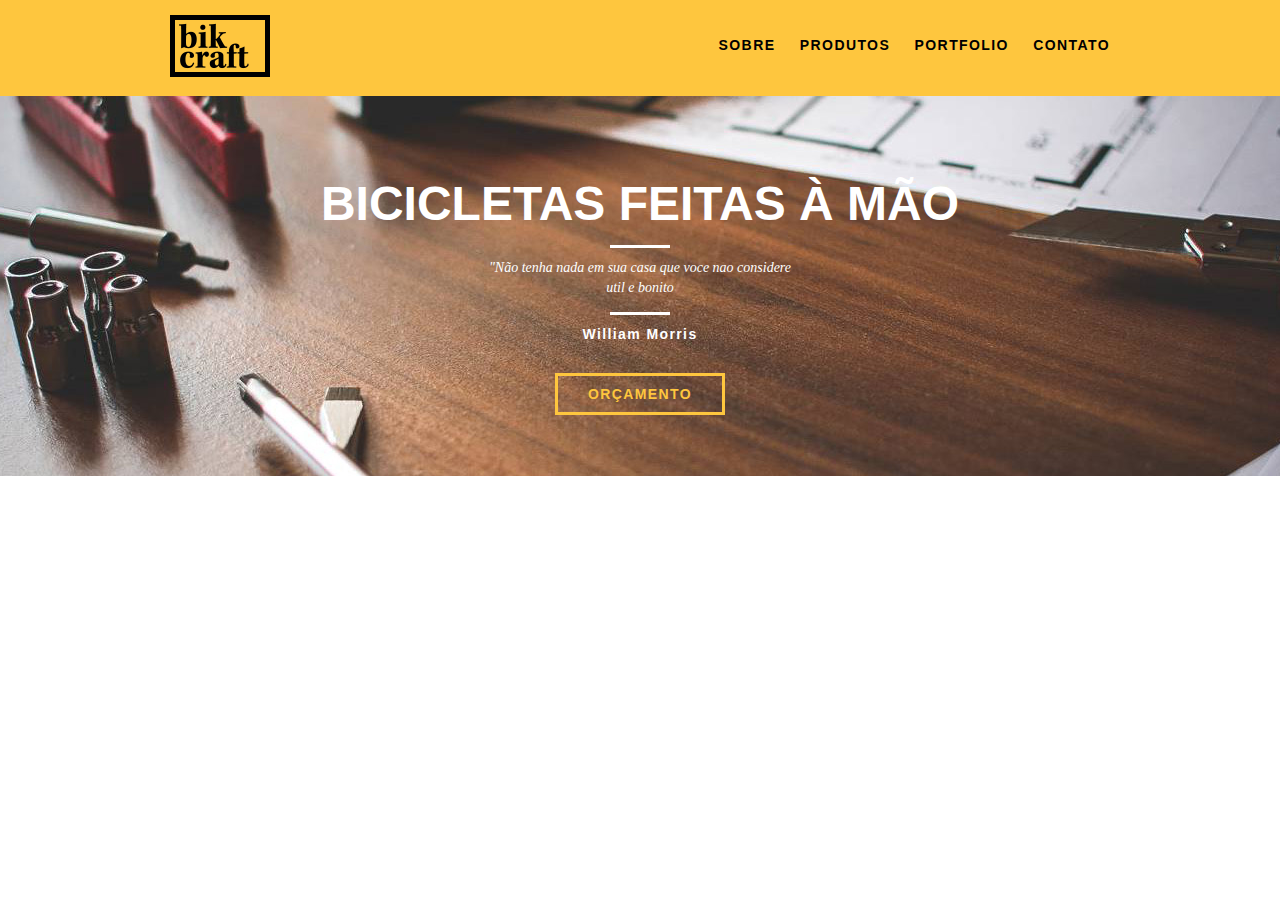
==== index.html @ bf1cd49a "Reset, Normalize, Grid, Header e Inicio do Home" ====
<!DOCTYPE html>
<html>
<head>
    <meta charset='utf-8'>
    <meta http-equiv='X-UA-Compatible' content='IE=edge'>
    <title>Page Title</title>
    <meta name='viewport' content='width=device-width, initial-scale=1'>
    <link rel='stylesheet' href='css/normalize.css'>
    <link rel='stylesheet' href='css/reset.css'>
    <link rel='stylesheet' href='css/grid.css'>
    <link rel='stylesheet' href='css/style.css'>
    <script src='main.js'></script>
</head>
<body>
    <header class="header">
        <div class="container">
            <a href="index.html" class="grid-4">
                <img src="img/bikcraft.png" alt="Bikcraft"> <!-- alt pro texto aparecer caso a img n carregue-->
            </a>
            <nav class="grid-12 header_menu"> <!--tag estrutural da navegação-->
                <ul>
                    <li><a href="sobre.html">Sobre</a></li>
                    <li><a href="produtos.htpml">Produtos</a></li>
                    <li><a href="portfolio.html">Portfolio</a></li>
                    <li><a href="contato.html">Contato</a></li>
                </ul>
            </nav>
        </div>
    </header>
    <section class="introducao"> <!-- terminado o header, vai para a próxima etapa -->
        <div class="container"> <!-- sempre o container pra resetar-->
            <h1>Bicicletas feitas à mão</h1>
            <blockquote class="quote-externo">
                <p>"Não tenha nada em sua casa que voce nao considere util e bonito</p>
                <cite>William Morris</cite>
            </blockquote>
            <a href="produtos.html" class="btn">Orçamento</a> <!-- classe de botao, os botoes serão tds iguais-->
        </div>
    </section>
</body>
</html>
---- css/grid.css ----
*, *:before, *:after {
  -webkit-box-sizing: border-box; /* safari e chrome antigos*/
  -moz-box-sizing: border-box; /* firefox antigo */
  box-sizing: border-box; /*facilita o calculo porque tira o padding padrão */
}

.container {
  width: 960px; /* o container será de 960px e alinhado ao centro*/
  margin: 0 auto; /* a caixa... o menu serão containers*/
  padding: 0px;
  position: relative; /* quando tiver algum elemento com position absolute o elemento vai ficar relativo a esse container */
}

.container:after, .container:before {
  content: " ";
  display: table; /* Limpa clear both sempre que for criar um container novo.. pra nao dar problemas tipo uma caixa entrar dentro da outra etc*/
}

.container:after {
  clear: both;
}

.grid-1, .grid-2, .grid-3, .grid-4, .grid-5, .grid-6, .grid-7, .grid-8, .grid-9, .grid-10, .grid-11, .grid-12, .grid-13, .grid-14, .grid-15, .grid-16, .grid-1-3 {
  float: left;
  margin-left: 10px;
  margin-right: 10px;
}

.grid-1 {
  width: 40px; /*vai somando 60 */
}

.grid-2 {
  width: 100px;
}

.grid-3 {
  width: 160px;
}

.grid-4 {
  width: 220px;
}

.grid-5 {
  width: 280px;
}

.grid-6 {
  width: 340px;
}

.grid-7 {
  width: 400px;
}

.grid-8 {
  width: 460px;
}

.grid-9 {
  width: 520px;
}

.grid-10 {
  width: 580px;
}

.grid-11 {
  width: 640px;
}

.grid-12 {
  width: 700px;
}

.grid-13 {
  width: 760px;
}

.grid-14 {
  width: 820px;
}

.grid-15 {
  width: 880px;
}

.grid-16 {
  width: 940px;
}

.grid-1-3 { /* um terço*/
  width: 300px;
}

@media only screen and (min-width: 768px) and (max-width: 959px) {
  .container {
    width: 768px;
  }
  .grid-1 {
    width: 28px;
  }
  .grid-2 {
    width: 76px;
  }
  .grid-3 {
    width: 124px;
  }
  .grid-4 {
    width: 172px;
  }
  .grid-5 {
    width: 220px;
  }
  .grid-6 {
    width: 268px;
  }
  .grid-7 {
    width: 316px;
  }
  .grid-8 {
    width: 364px;
  }
  .grid-9 {
    width: 412px;
  }
  .grid-10 {
    width: 460px;
  }
  .grid-11 {
    width: 508px;
  }
  .grid-12 {
    width: 556px;
  }
  .grid-13 {
    width: 604px;
  }
  .grid-14 {
    width: 652px;
  }
  .grid-15 {
    width: 700px;
  }
  .grid-16 {
    width: 748px;
  }
  .grid-1-3 {
    width: 236px;
  }
}

@media only screen and (max-width: 767px) {
  .container {
    width: 300px;
  }
  .grid-1, .grid-2, .grid-3, .grid-4, .grid-5, .grid-6, .grid-7, .grid-8, .grid-9, .grid-10, .grid-11, .grid-12, .grid-13, .grid-14, .grid-15, .grid-16, .grid-1-3 {
    width: 300px;
    margin: 0 0 20px 0;
    float: none;
  }
}
---- css/style.css ----
/* Estilos gerais */
body {
    font-family: Arial, Helvetica, sans-serif; /* tem arial? se nao vai helvetica? se nao sans-serif */
}

p {
    font-family: Georgia, "Times new Roman", serif;
    font-size: 14px;
    line-height: 20px;
}

.btn {
    border: 3px solid #fec63e;
    padding: 10px 30px; /* espaçamento pro botão não ficar zoado */
    color: #fec63e;
    font-size: 14px;
    line-height: 20px;
    text-transform: uppercase;
    font-weight: bold;
    letter-spacing: .1em;
}

.btn:hover {
    color:#fff; /* faz com que quando passe o mouse encima do texto/botao fique branco */
    border-color: 3px solid #fff;
}

/* Header */

.header {
    position: fixed; /* para quando descer o site a barra de menu ficar colada */
    top: 0; /* para sempre ficar no topo do site */
    width: 100%; /* é pra pegar a largura do menu de ponta a ponta */
    background: #fec63e;
    padding: 15px 0; /* pra logo e texto não ficarem grudados no top */
}

.header_menu {
    text-align: right; /* pro texto ir pro lado direito do menu */
}

.header_menu ul li { /* pro texto do menu ficar deitado e não um encima do outro */
    display: inline-block;
    margin-left: 20px; /* pra dar espaçamento pro texto não ficar colado, nao é margin-right pra não estourar o container */
    margin-top: 20px; /* pro menu ficar um pouco abaixo do "teto", e mais ao centro da área */
}

.header_menu ul li a { /* agora tá falando com o a */
    color: #000;
    font-weight: bold;
    text-transform: uppercase;
    letter-spacing: .1em;
    font-size: 14px;
    line-height: 20px;
    padding: 10px 0; /* pra aumentar a área de contato quando for clicar no texto(link) */
}

.header_menu ul li a:hover {
    color: #fff; /* pra quando passar o mouse encima do menu a cor do texto ficar branco */
}

/* Introdução */

.introducao {
    width: 100%;
    height: 380px; /*é o tamanho da foto... visto no photoshop */
    background: url("../img/bg.jpg") no-repeat center;
    background-size: cover; /*cubrir largura inteira */
    margin-top: 96px; /* isso é mt importante, pois é pra essa sessão começar embaixo do header, então o header ocupa 96px*/
    text-align: center; /* alinha a sessão introdução ao centro */
    padding-top: 80px; /* pro texto do titulo não ficar colado no teto e sim no meio da sessão */
}

.introducao h1 {
    font-size: 48px; /* é o titulo */
    color: white;
    font-weight: bold;
    text-transform: uppercase;
}

.quote-externo {
     max-width: 320px; /* o quote não será maior que 400px */
     margin: 0 auto; /* alinha o quote ao centro */
     margin-bottom: 40px; /* dá espaço depois do quote pro que vier depis (botão) não bugar */
     color: white;
}

.quote-externo p {
    font-style: italic;
}

.quote-externo p:before, .quote-externo p:after { /* adiciona um novo elemento CSS ao site, no caso a linhazinha branca */
   content: ""; /* antes do quote e depois do quote */
   display: block;
   width: 60px;
   height: 3px; /* pegou esses dados vendo no photoshop..*/
   background: #FFF; /* dá cor ao novo elemento css*/
   margin: 14px auto 10px auto; /* pra linha não colar nas outras coisas, cima baixo 10px esq dir auto */
}

.quote-externo cite {
    font-style: normal;
    font-weight: bold;
    font-size: 14px;
    letter-spacing: .1em;
}
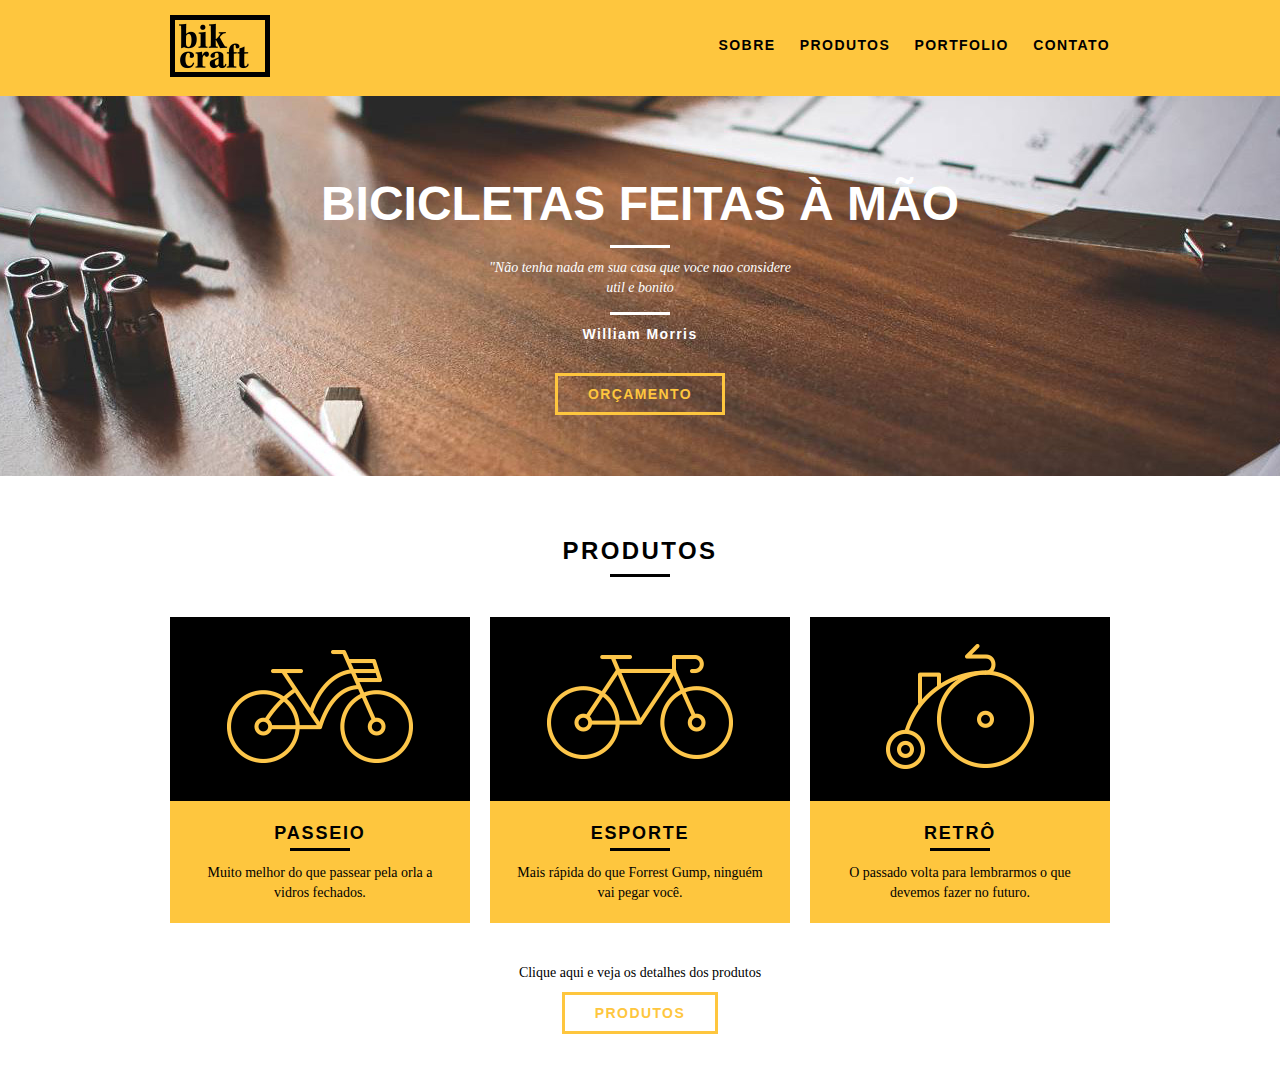
==== commit e2bb590e: "Construindo Produtos - Home" ====
--- a/index.html
+++ b/index.html
@@ -37,5 +37,38 @@
             <a href="produtos.html" class="btn">Orçamento</a> <!-- classe de botao, os botoes serão tds iguais-->
         </div>
     </section>
+    <section class="produtos container"> <!-- aqui será o container direto, não vai precisar por uma div com container dentro que nem antes
+    é porque o fundo é branco, então não precisa do esquema do fundo da imagem 100% e etc, pois o fundo branco é o padrão do site-->
+        <h2 class="subtitulo">Produtos</h2>
+        <ul class="produtos_lista">
+            <li class="grid-1-3">
+                <div class="produtos_icone">
+                    <img src="img/produtos/passeio.png" alt="Bikcraft Passeio">
+                </div>
+                <h3>Passeio</h3>
+                <p>Muito melhor do que passear pela orla a vidros fechados.</p>
+            </li>
+
+            <li class="grid-1-3"> <!-- aplica efeitos do grid , margin etc-->
+                <div class="produtos_icone">
+                    <img src="img/produtos/esporte.png" alt="Bikcraft Esporte">
+                </div>
+                <h3>Esporte</h3>
+                <p>Mais rápida do que Forrest Gump, ninguém vai pegar você.</p>
+            </li>
+
+            <li class="grid-1-3">
+                <div class="produtos_icone">
+                    <img src="img/produtos/retro.png" alt="Bikcraft Retrô">
+                </div>
+                <h3>Retrô</h3>
+                <p>O passado volta para lembrarmos o que devemos fazer no futuro.</p>
+            </li>
+        </ul>
+        <div class="call"> <!--chamada para ação-->
+            <p>Clique aqui e veja os detalhes dos produtos</p>
+            <a href="produtos.html" class="btn btn-preto">Produtos</a>
+        </div>
+    </section>
 </body>
 </html>--- a/css/style.css
+++ b/css/style.css
@@ -25,6 +25,31 @@
     border-color: 3px solid #fff;
 }
 
+.btn.btn-preto:hover { /* está falando com o botão especifico que tem o btn e o btn preto*/
+    color: #000; /*ao passar o mouse no botão ele fica preto */
+    border-color: #000;
+}
+
+.subtitulo {
+    font-size: 24px;
+    line-height: 30px;
+    font-weight: bold;
+    letter-spacing: .1em;
+    color: #000;
+    text-transform: uppercase;
+    text-align: center;
+    margin-bottom: 40px; /*dar um espaçamento */
+}
+
+.subtitulo:after {/* adiciona um novo elemento CSS ao site, no caso a linhazinha branca */
+    content: ""; /* antes do quote e depois do quote */
+    display: block;
+    width: 60px;    
+    height: 3px; /* pegou esses dados vendo no photoshop..*/
+    background: #000; /* dá cor ao novo elemento css*/
+    margin: 8px auto; /* pra linha não colar nas outras coisas, cima baixo 10px esq dir auto */
+}
+
 /* Header */
 
 .header {
@@ -33,6 +58,10 @@
     width: 100%; /* é pra pegar a largura do menu de ponta a ponta */
     background: #fec63e;
     padding: 15px 0; /* pra logo e texto não ficarem grudados no top */
+    z-index: 10; /* faz com que o titulo fique por cima de tudo e quando for abaixar a pagina o titulo ficar preso à imagem se 
+    não ele se 'descola', quando tem um elemento com position e outro tambem para ela posicionar qual irá ficar encima de qual,
+    nesse caso todos esses elementos(do titulo, citacao ,etc) tem position relative e eles vem depois do menu eles estavam ficando
+    por cima, e o z-index conserta isso */
 }
 
 .header_menu {
@@ -103,4 +132,55 @@
     font-weight: bold;
     font-size: 14px;
     letter-spacing: .1em;
-}+}
+
+/*Produtos*/
+.produtos {
+    padding: 60px 0; /* distancia entre da caixa de introdução e a sessão produto, então isso é muito importante*/
+  }
+  
+  .produtos_lista li {
+    background: #fec63e;
+    text-align: center;
+  }
+  
+  .produtos_lista li img {
+    margin: 0 auto;
+  }
+  
+  .produtos_lista li h3 {
+    font-weight: bold;
+    font-size: 18px;
+    line-height: 25px;
+    text-transform: uppercase;
+    letter-spacing: .1em; /*espaçamento das letras */
+    margin-top: 20px;
+  }
+  
+  .produtos_lista li h3:after {
+    content: "";
+    display: block;
+    width: 60px;
+    height: 3px;
+    background: #000;
+    margin: 2px auto;
+  }
+  
+  .produtos_lista li p {
+    padding: 10px 20px 20px 20px; /*pra deixar o texto sem colar e com espaço correto*/
+  }
+  
+  .produtos_icone {
+    background: #000;
+    padding: 20px;
+  }
+
+  .call {
+    padding-top: 40px;
+    text-align: center;
+    clear: both; /*é porque está pegando outros elementos, com isso limpa o float e pega o elemento correto */
+  }
+
+  .call p {
+      margin-bottom: 20px;
+  }
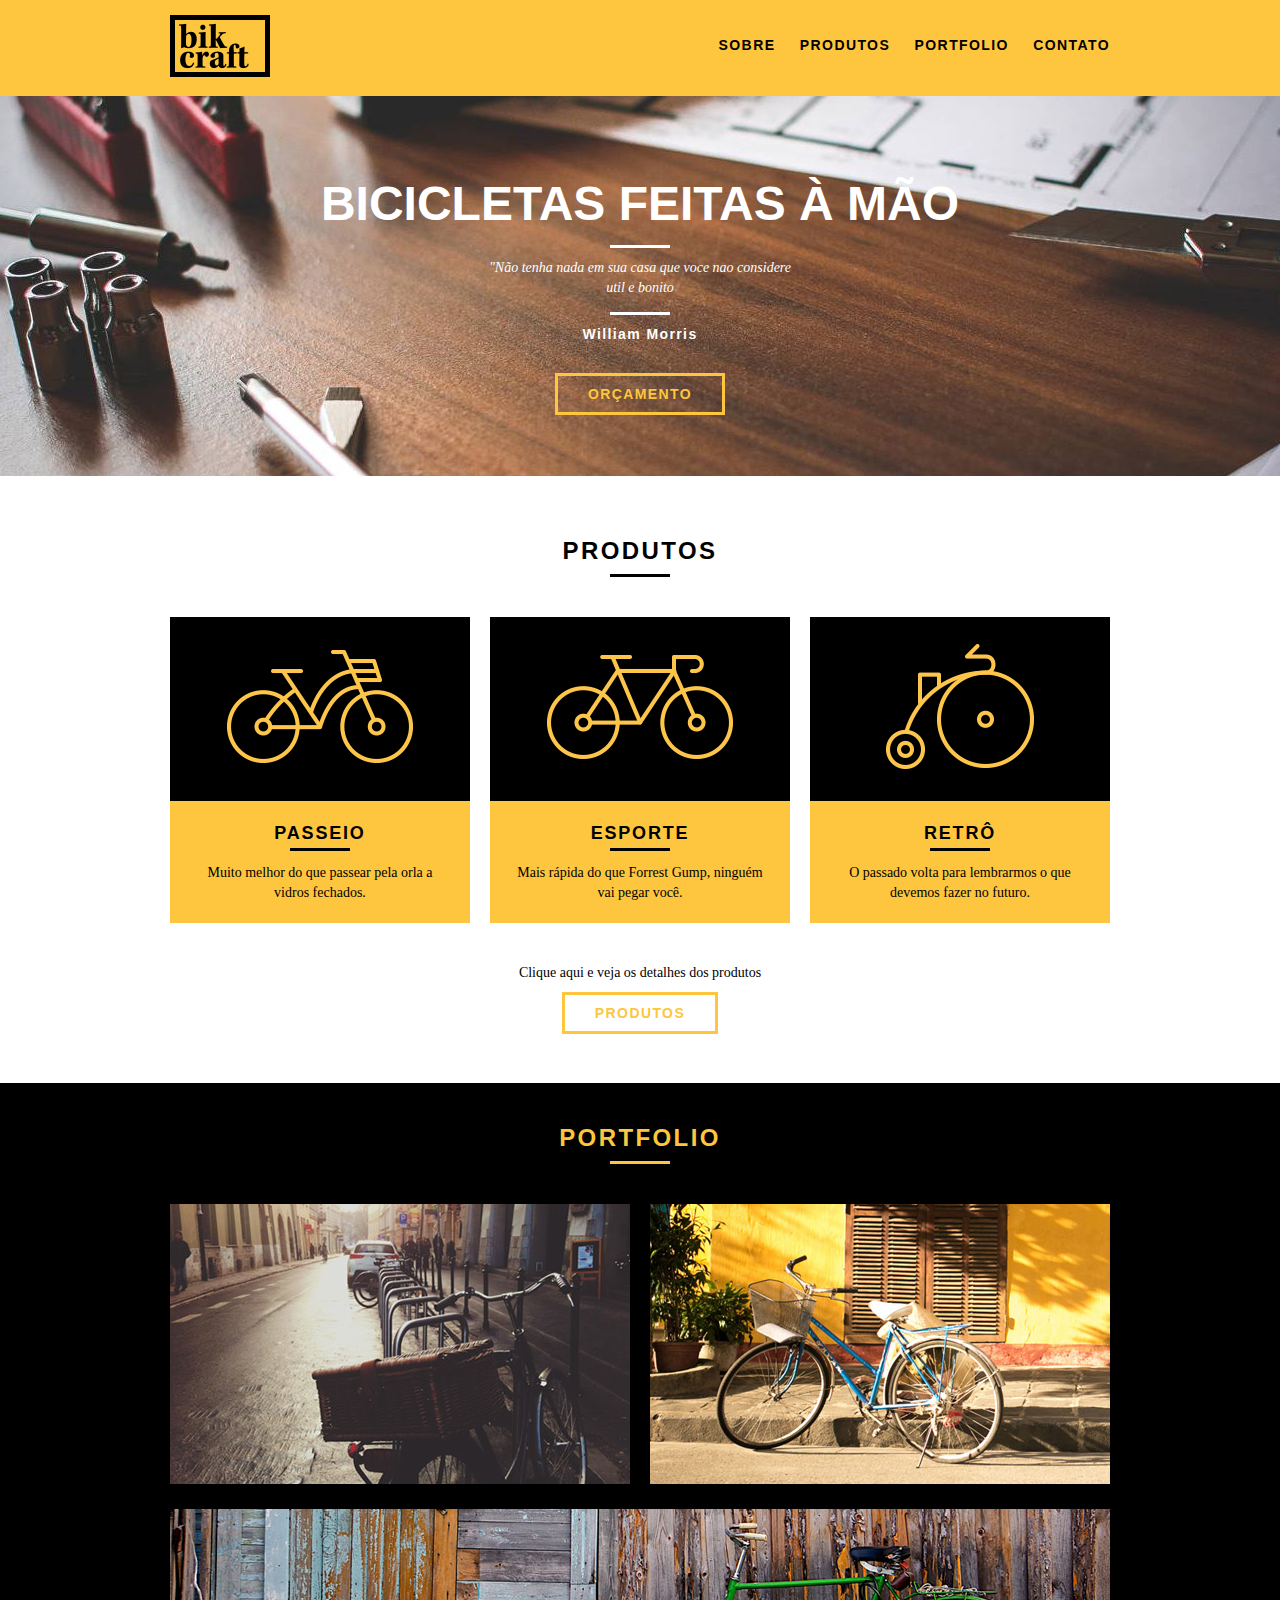
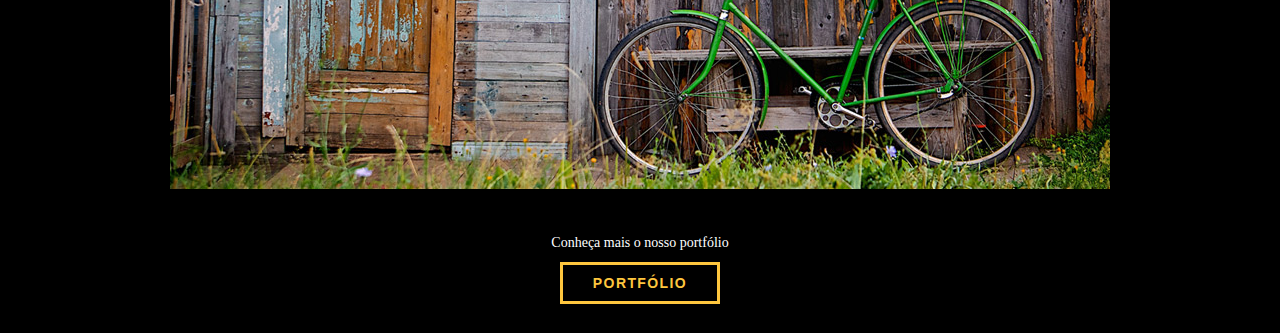
==== commit f62e49fb: "Construindo Portfolio" ====
--- a/index.html
+++ b/index.html
@@ -70,5 +70,20 @@
             <a href="produtos.html" class="btn btn-preto">Produtos</a>
         </div>
     </section>
+    <!-- Fecha Produtos-->
+    <section class="portfolio">
+        <div class="container"> <!-- agora a div será o container, porque o fundo não é padrão é preto, e ele vai pegar 100% da largura-->
+            <h2 class="subtitulo">Portfolio</h2>
+            <ul class="portfolio_lista">
+                <li class="grid-8"><img src="img/portfolio/retro.jpg" alt="Bicicleta Retro"></li>
+                <li class="grid-8"><img src="img/portfolio/passeio.jpg" alt="Bicicleta Passeio"></li>
+                <li class="grid-16"><img src="img/portfolio/esporte.jpg" alt="Bicicleta Esporte"></li>
+            </ul>
+            <div class="call"> <!--chamada para ação-->
+                <p>Conheça mais o nosso portfólio</p>
+                <a href="portfolio.html" class="btn">Portfólio</a>
+            </div>
+        </div>
+    </section>
 </body>
 </html>--- a/css/style.css
+++ b/css/style.css
@@ -184,3 +184,26 @@
   .call p {
       margin-bottom: 20px;
   }
+
+  /*Portfólio*/
+
+  .portfolio {
+      width: 100%;
+      background: #000;
+      padding: 40px 0;
+  }
+
+  .portfolio .subtitulo {
+      color: #fec63e;
+  }
+  .portfolio .subtitulo:after { /*tracinho separador*/
+      background: #fec63e;
+  }
+
+  .portfolio_lista li:last-child { /*seleciona o ultimo item */
+    margin-top: 20px;
+  }
+
+  .portfolio .call p {
+    color: #fff;
+  }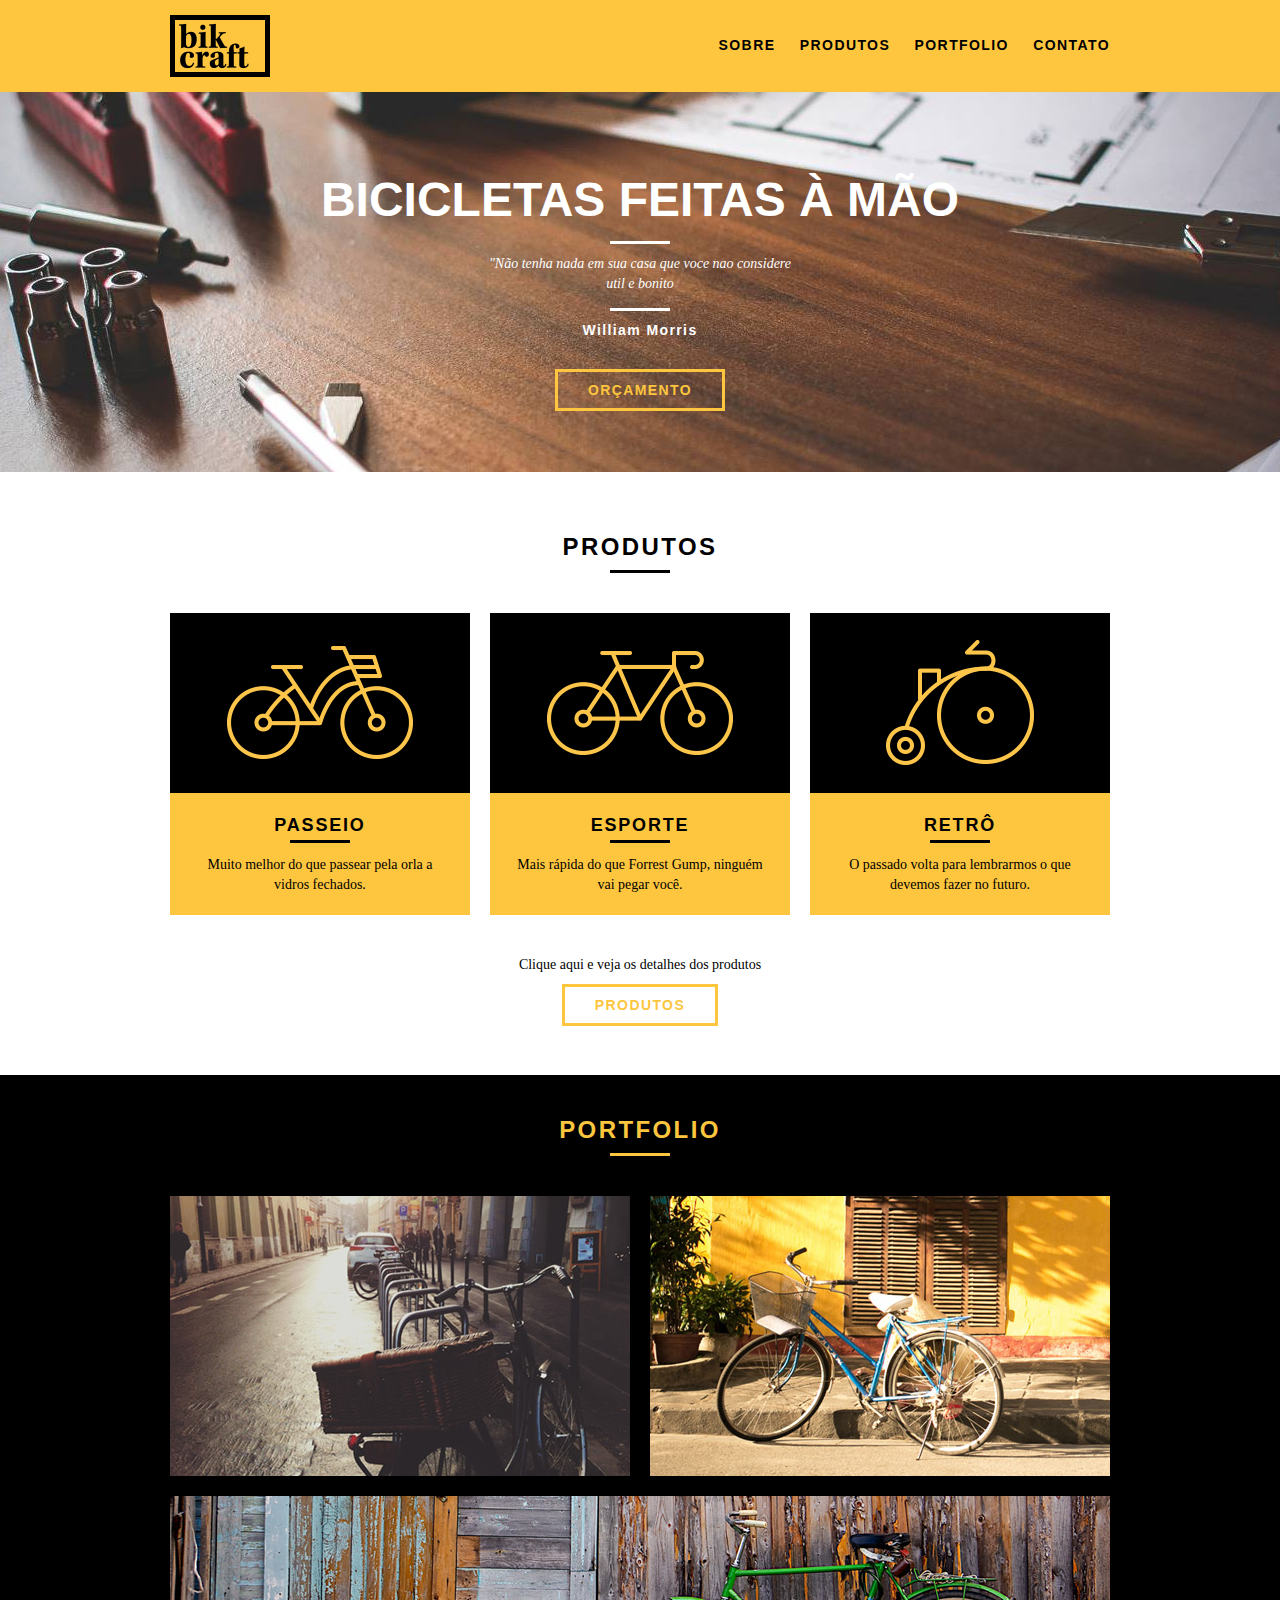
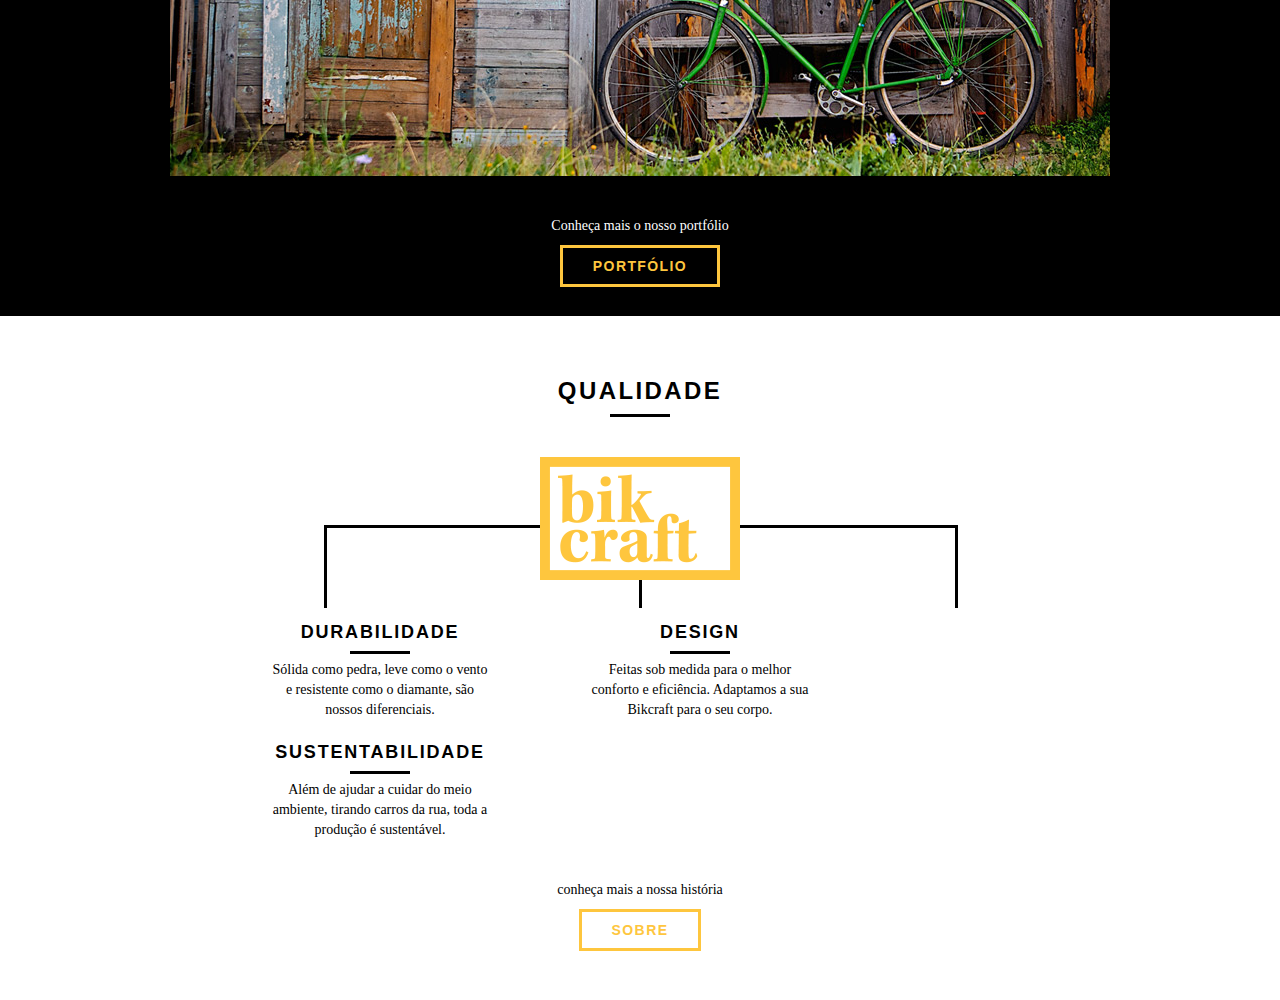
==== commit 841e5d14: "Construindo a parte de Qualidade" ====
--- a/index.html
+++ b/index.html
@@ -85,5 +85,27 @@
             </div>
         </div>
     </section>
+    <section class="qualidade container">
+        <h2 class="subtitulo">Qualidade</h2>
+        <img src="img/bikcraft-qualidade.png" alt="Bikcraft" srcset="">
+        <ul class="qualidade_lista">
+            <li class="grid-1-3">
+                <h3>Durabilidade</h3>
+                <p>Sólida como pedra, leve como o vento  e resistente como o diamante, são nossos diferenciais.</p>
+            </li>
+            <li class="grid-1-3">
+                <h3>Design</h3>
+                <p>Feitas sob medida para o melhor conforto e eficiência. Adaptamos a sua Bikcraft para o seu corpo.</p>
+            </li>
+            <li class="grid-1-3">
+                <h3>Sustentabilidade</h3>
+                <p>Além de ajudar a cuidar do meio ambiente, tirando carros da rua, toda a produção é sustentável.</p>
+            </li>
+        </ul>
+        <div class="call">
+            <p>conheça mais a nossa história</p>
+            <a href="sobre.html" class="btn btn-preto">Sobre</a>
+        </div>
+    </section>
 </body>
 </html>--- a/css/style.css
+++ b/css/style.css
@@ -7,6 +7,11 @@
     font-family: Georgia, "Times new Roman", serif;
     font-size: 14px;
     line-height: 20px;
+}
+
+img {
+    display: block; /*isso tira uma margemzinha que as imagens tem embaixo e aí facilita trabalhar com elas */
+    /*daí foi necessário ajustar manualmente o header que tava com 96px ficou com 92px pra ajeitar */
 }
 
 .btn {
@@ -95,7 +100,7 @@
     height: 380px; /*é o tamanho da foto... visto no photoshop */
     background: url("../img/bg.jpg") no-repeat center;
     background-size: cover; /*cubrir largura inteira */
-    margin-top: 96px; /* isso é mt importante, pois é pra essa sessão começar embaixo do header, então o header ocupa 96px*/
+    margin-top: 92px; /* isso é mt importante, pois é pra essa sessão começar embaixo do header, então o header ocupa 96px*/
     text-align: center; /* alinha a sessão introdução ao centro */
     padding-top: 80px; /* pro texto do titulo não ficar colado no teto e sim no meio da sessão */
 }
@@ -206,4 +211,54 @@
 
   .portfolio .call p {
     color: #fff;
+  }
+
+  /* Qualidade */
+
+  .qualidade {
+      padding: 60px /* é preciso seguir o padrão de espaçamento... por exemplo fui em produtos ver qual padding tá usando e é 60px*/
+  }
+
+  .qualidade:after {
+      content: ""; /* todo  pseudo elemento after precisa ter um conteúdo, mesma que não tenha nada */
+      width: 634px; /*  tem q ver a imagem dos tracinhos pra descobrir o width e height*/
+      height: 83px;
+      display: block;
+      background: url("../img//linhas.png") no-repeat center;
+      position: absolute;
+      top: 209px; /* o position agora está relativo a esse container especifico, então ele está sendo absoluto em relação a essa container..
+      por isso ele fica ali dentro, se o container não tivesse com position relative esse absolute ia fazer ir lá pra cima*/
+      right: 162px;
+      z-index: -1; /* pra imagem não descolar */
+  }
+
+  .qualidade img {
+      margin: 0 auto;
+  }
+
+  .qualidade_lista {
+      padding-top: 20px; /* dá espaçamento do texto em relação a imagem da linha */
+  }
+
+  .qualidade_lista li {
+      text-align: center;
+      padding: 0 40px;
+  }
+
+  .qualidade_lista li h3 {
+    font-weight: bold;
+    font-size: 18px;
+    line-height: 25px;
+    text-transform: uppercase;
+    letter-spacing: .1em; /*espaçamento das letras */
+    margin-top: 20px;
+  }
+  
+  .qualidade_lista li h3:after {
+    content: "";
+    display: block;
+    width: 60px;
+    height: 3px;
+    background: #000;
+    margin: 6px auto; /*espaçinho de 6 px na margem ajuda */
   }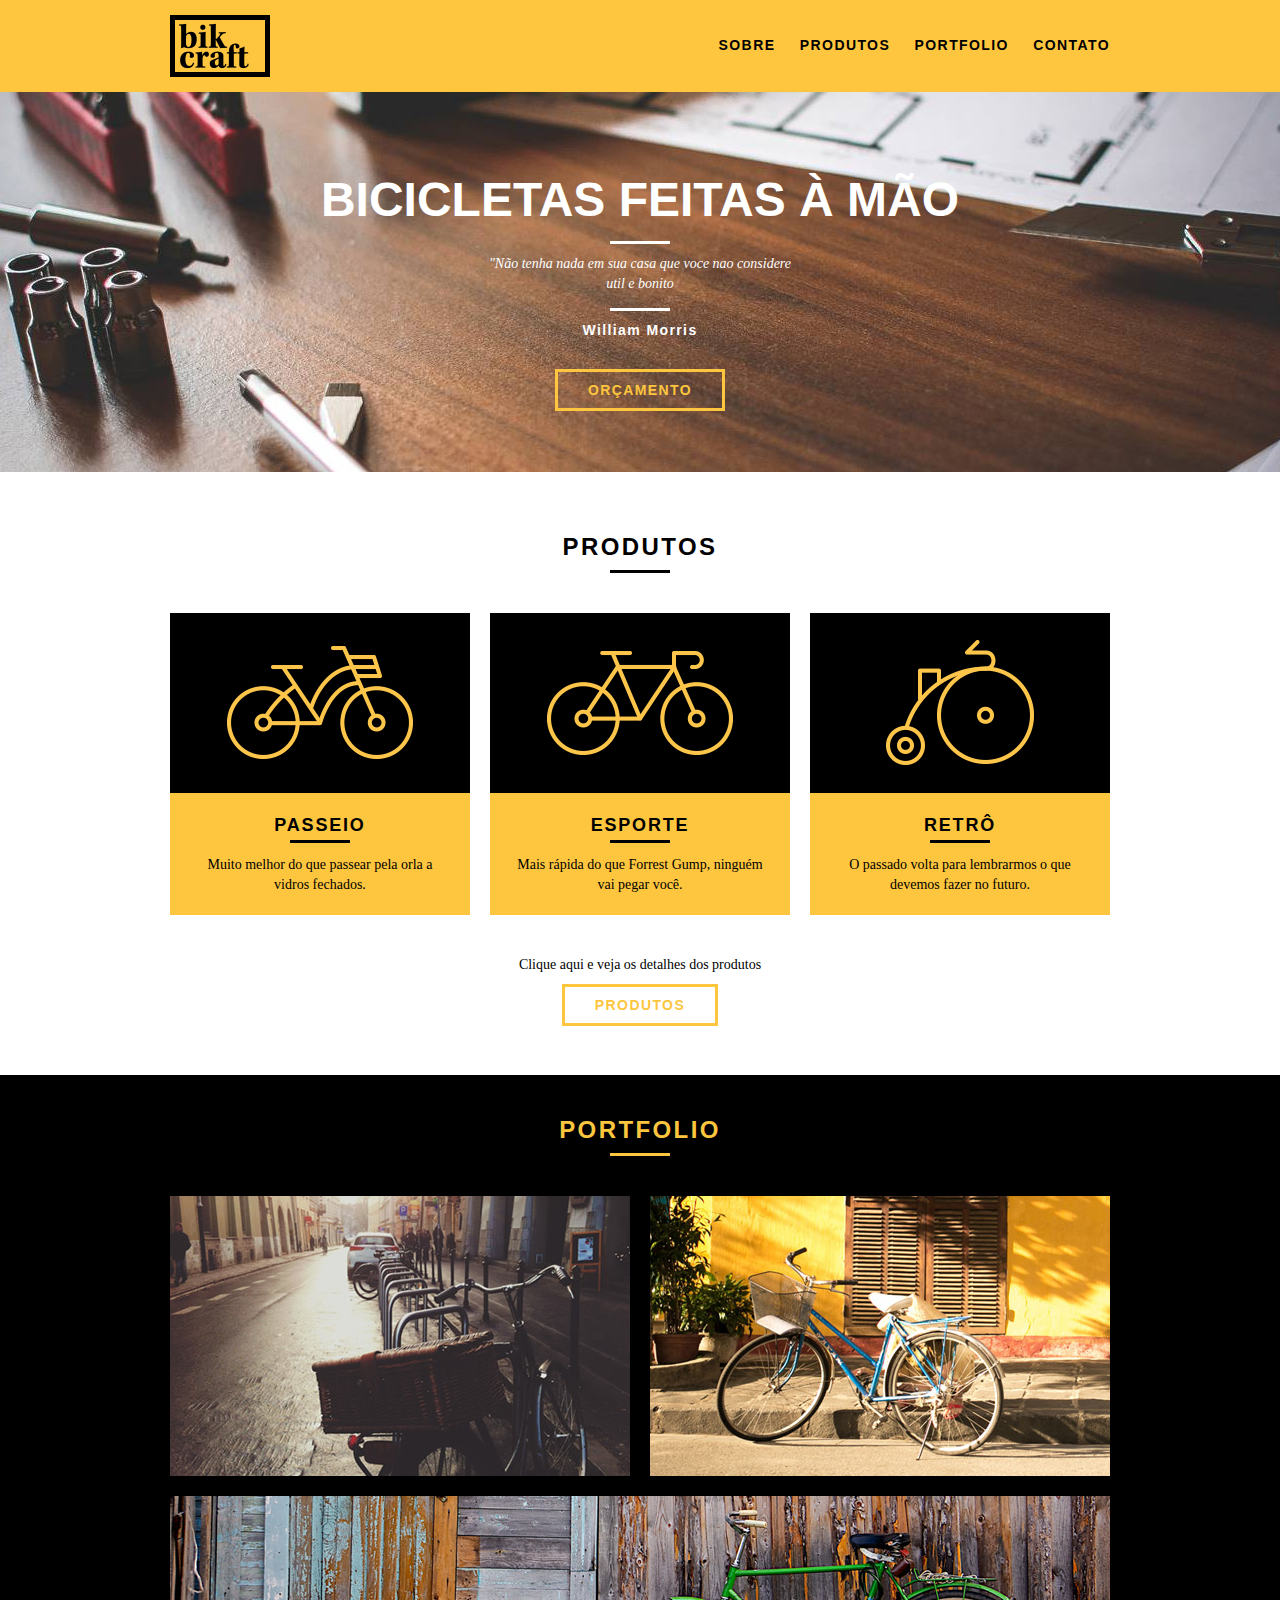
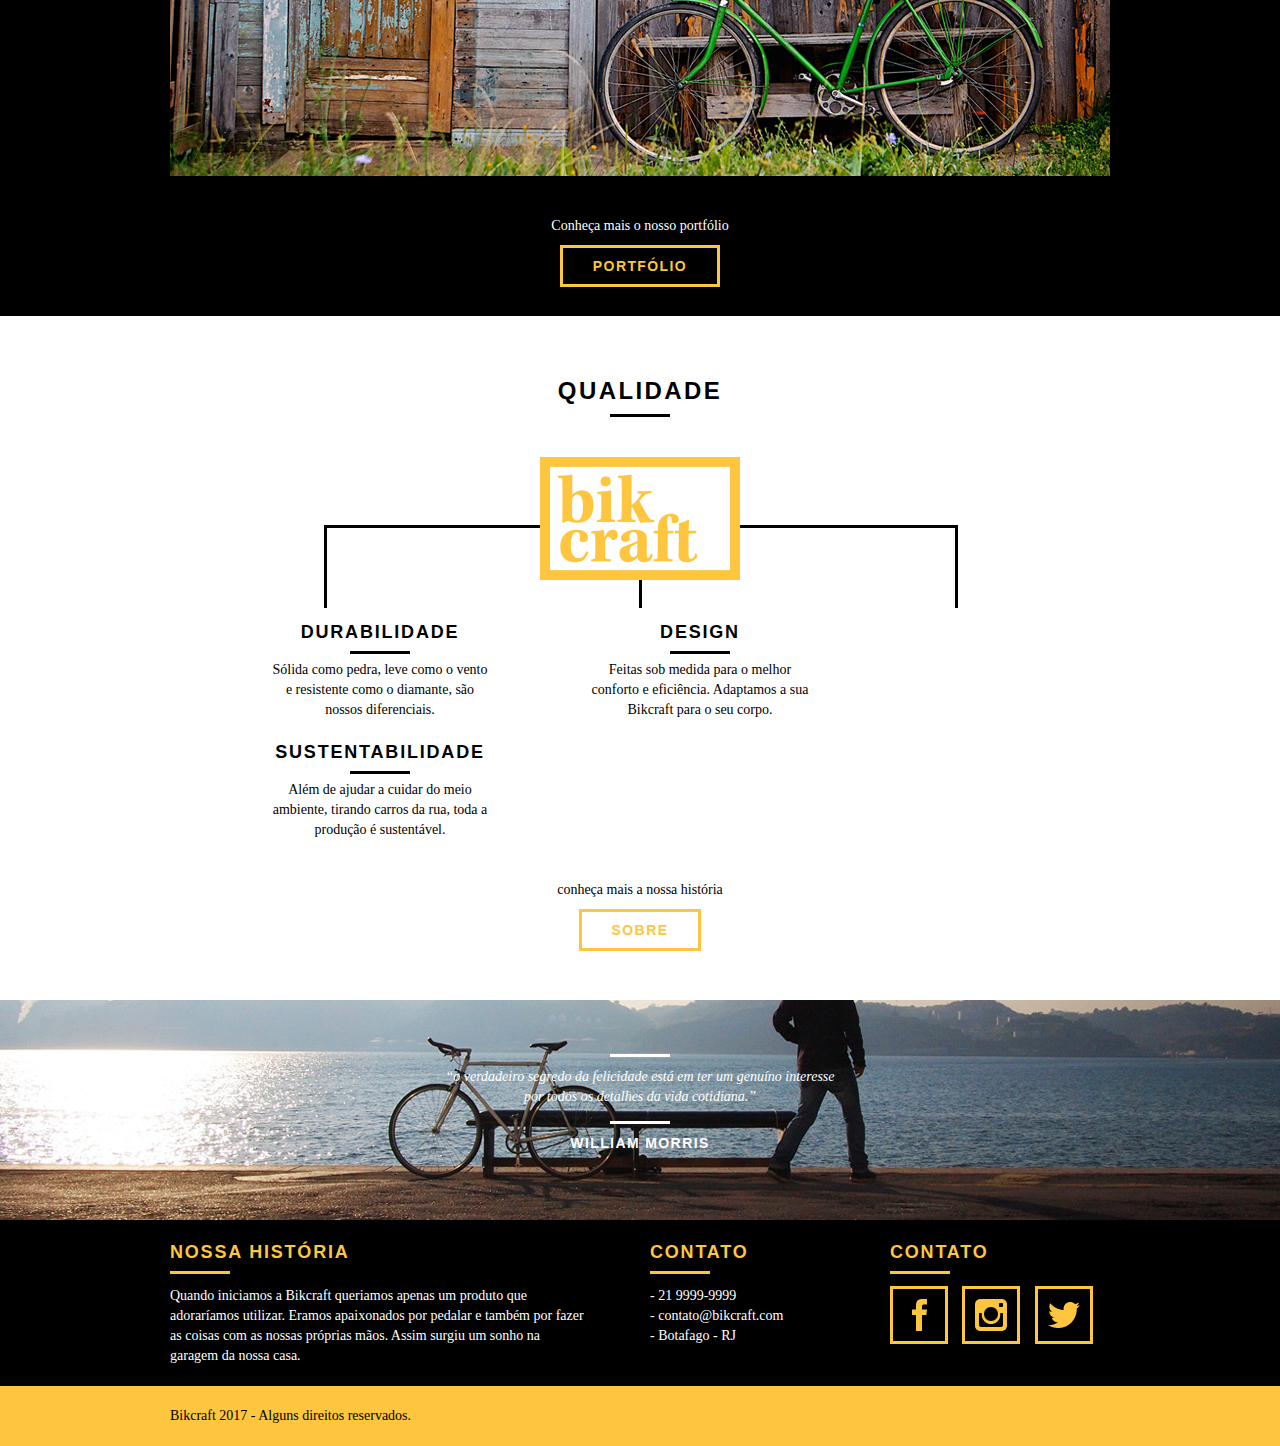
==== commit 674eaa7f: "Construindo Footer" ====
--- a/index.html
+++ b/index.html
@@ -1,5 +1,6 @@
 <!DOCTYPE html>
 <html>
+
 <head>
     <meta charset='utf-8'>
     <meta http-equiv='X-UA-Compatible' content='IE=edge'>
@@ -11,13 +12,15 @@
     <link rel='stylesheet' href='css/style.css'>
     <script src='main.js'></script>
 </head>
+
 <body>
     <header class="header">
         <div class="container">
             <a href="index.html" class="grid-4">
                 <img src="img/bikcraft.png" alt="Bikcraft"> <!-- alt pro texto aparecer caso a img n carregue-->
             </a>
-            <nav class="grid-12 header_menu"> <!--tag estrutural da navegação-->
+            <nav class="grid-12 header_menu">
+                <!--tag estrutural da navegação-->
                 <ul>
                     <li><a href="sobre.html">Sobre</a></li>
                     <li><a href="produtos.htpml">Produtos</a></li>
@@ -27,8 +30,10 @@
             </nav>
         </div>
     </header>
-    <section class="introducao"> <!-- terminado o header, vai para a próxima etapa -->
-        <div class="container"> <!-- sempre o container pra resetar-->
+    <section class="introducao">
+        <!-- terminado o header, vai para a próxima etapa -->
+        <div class="container">
+            <!-- sempre o container pra resetar-->
             <h1>Bicicletas feitas à mão</h1>
             <blockquote class="quote-externo">
                 <p>"Não tenha nada em sua casa que voce nao considere util e bonito</p>
@@ -37,7 +42,8 @@
             <a href="produtos.html" class="btn">Orçamento</a> <!-- classe de botao, os botoes serão tds iguais-->
         </div>
     </section>
-    <section class="produtos container"> <!-- aqui será o container direto, não vai precisar por uma div com container dentro que nem antes
+    <section class="produtos container">
+        <!-- aqui será o container direto, não vai precisar por uma div com container dentro que nem antes
     é porque o fundo é branco, então não precisa do esquema do fundo da imagem 100% e etc, pois o fundo branco é o padrão do site-->
         <h2 class="subtitulo">Produtos</h2>
         <ul class="produtos_lista">
@@ -49,7 +55,8 @@
                 <p>Muito melhor do que passear pela orla a vidros fechados.</p>
             </li>
 
-            <li class="grid-1-3"> <!-- aplica efeitos do grid , margin etc-->
+            <li class="grid-1-3">
+                <!-- aplica efeitos do grid , margin etc-->
                 <div class="produtos_icone">
                     <img src="img/produtos/esporte.png" alt="Bikcraft Esporte">
                 </div>
@@ -65,21 +72,24 @@
                 <p>O passado volta para lembrarmos o que devemos fazer no futuro.</p>
             </li>
         </ul>
-        <div class="call"> <!--chamada para ação-->
+        <div class="call">
+            <!--chamada para ação-->
             <p>Clique aqui e veja os detalhes dos produtos</p>
             <a href="produtos.html" class="btn btn-preto">Produtos</a>
         </div>
     </section>
     <!-- Fecha Produtos-->
     <section class="portfolio">
-        <div class="container"> <!-- agora a div será o container, porque o fundo não é padrão é preto, e ele vai pegar 100% da largura-->
+        <div class="container">
+            <!-- agora a div será o container, porque o fundo não é padrão é preto, e ele vai pegar 100% da largura-->
             <h2 class="subtitulo">Portfolio</h2>
             <ul class="portfolio_lista">
                 <li class="grid-8"><img src="img/portfolio/retro.jpg" alt="Bicicleta Retro"></li>
                 <li class="grid-8"><img src="img/portfolio/passeio.jpg" alt="Bicicleta Passeio"></li>
                 <li class="grid-16"><img src="img/portfolio/esporte.jpg" alt="Bicicleta Esporte"></li>
             </ul>
-            <div class="call"> <!--chamada para ação-->
+            <div class="call">
+                <!--chamada para ação-->
                 <p>Conheça mais o nosso portfólio</p>
                 <a href="portfolio.html" class="btn">Portfólio</a>
             </div>
@@ -91,7 +101,7 @@
         <ul class="qualidade_lista">
             <li class="grid-1-3">
                 <h3>Durabilidade</h3>
-                <p>Sólida como pedra, leve como o vento  e resistente como o diamante, são nossos diferenciais.</p>
+                <p>Sólida como pedra, leve como o vento e resistente como o diamante, são nossos diferenciais.</p>
             </li>
             <li class="grid-1-3">
                 <h3>Design</h3>
@@ -107,5 +117,49 @@
             <a href="sobre.html" class="btn btn-preto">Sobre</a>
         </div>
     </section>
+    <div class="quebra">
+        <blockquote class="quote-externo container">
+            <p>“o verdadeiro segredo da felicidade está em ter um genuíno interesse por todos os detalhes da vida
+                cotidiana.”</p>
+            <cite>WILLIAM MORRIS</cite>
+        </blockquote>
+    </div>
+    <footer>
+        <div class="footer">
+            <div class="container">
+                <div class="grid-8 footer_historia">
+                    <h3>Nossa História</h3>
+                    <p>Quando iniciamos a Bikcraft queriamos apenas um produto que adoraríamos utilizar. Eramos
+                        apaixonados por pedalar e também por fazer as coisas com as nossas próprias mãos. Assim surgiu
+                        um sonho na garagem da nossa casa.</p>
+                </div>
+                <div class="grid-4 footer_contato">
+                    <h3>Contato</h3>
+                    <ul>
+                        <li>- 21 9999-9999</li>
+                        <li>- contato@bikcraft.com</li>
+                        <li>- Botafago - RJ</li>
+                    </ul>
+                </div>
+                <div class="grid-4 footer_redes">
+                    <h3>Contato</h3>
+                    <ul>
+                        <li><a href="http://facebook.com" target="_blank"><img src="img/redes-sociais/facebook.png"
+                                    alt="Facebook Bikcraft"></a></li> <!--blank pra abrir nova guia sem sair do site-->
+                        <li><a href="http://instagram.com" target="_blank"><img src="img/redes-sociais/instagram.png"
+                                    alt="Instagram Bikcraft"></a></li>
+                        <li><a href="http://twitter.com" target="_blank"><img src="img/redes-sociais/twitter.png"
+                                    alt="Twitter Bikcraft"></a></li>
+                    </ul>
+                </div>
+            </div>
+        </div>
+        <div class="copy">
+            <div class="container">
+                <p class="grid-16">Bikcraft 2017 - Alguns direitos reservados.</p>
+            </div>
+        </div>
+    </footer>
 </body>
+
 </html>--- a/css/style.css
+++ b/css/style.css
@@ -224,7 +224,7 @@
       width: 634px; /*  tem q ver a imagem dos tracinhos pra descobrir o width e height*/
       height: 83px;
       display: block;
-      background: url("../img//linhas.png") no-repeat center;
+      background: url("../img/linhas.png") no-repeat center;
       position: absolute;
       top: 209px; /* o position agora está relativo a esse container especifico, então ele está sendo absoluto em relação a essa container..
       por isso ele fica ali dentro, se o container não tivesse com position relative esse absolute ia fazer ir lá pra cima*/
@@ -261,4 +261,77 @@
     height: 3px;
     background: #000;
     margin: 6px auto; /*espaçinho de 6 px na margem ajuda */
+  }
+
+/* Quebra */
+
+.quebra {
+    width: 100%; /* ponta a ponta da pagina*/
+    height: 220px;
+    background: url("../img/bg-footer.jpg") no-repeat center;
+    background-size: cover;
+    text-align: center;
+    padding-top: 40px;
+  }
+  
+  .quebra .quote-externo {
+    max-width: 400px;
+  }
+
+  /*Footer*/
+.footer {
+    width: 100%;
+    background: #000;
+    color: #FFF;
+    padding: 20px 0;
+  }
+  
+  .footer h3 {
+    font-size: 18px;
+    line-height: 25px;
+    color: #fec63e;
+    text-transform: uppercase;
+    letter-spacing: .1em;
+    font-weight: bold;
+  }
+  
+  .footer h3:after {
+    content: "";
+    display: block;
+    width: 60px;
+    height: 3px;
+    background: #fec63e;
+    margin: 6px 0 12px 0;
+  }
+  
+  .footer_historia {
+    padding-right: 40px;
+  }
+  
+  .footer_contato ul li {
+    font-family: Georgia, "Times New Roman", serif;
+    font-size: 14px;
+    line-height: 20px;
+  }
+  
+  .footer_redes ul li {
+    display: inline-block;
+    margin-right: 10px;
+  }
+  
+  .footer_redes ul li a {
+    border: 3px solid #fec63e;
+    display: block;
+    padding: 10px;
+    transition: all .5s ease;
+  }
+  
+  .footer_redes ul li a:hover {
+    border-color: #FFF;
+  }
+  
+  .copy {
+    width: 100%;
+    background: #fec63e;
+    padding: 20px 0;
   }